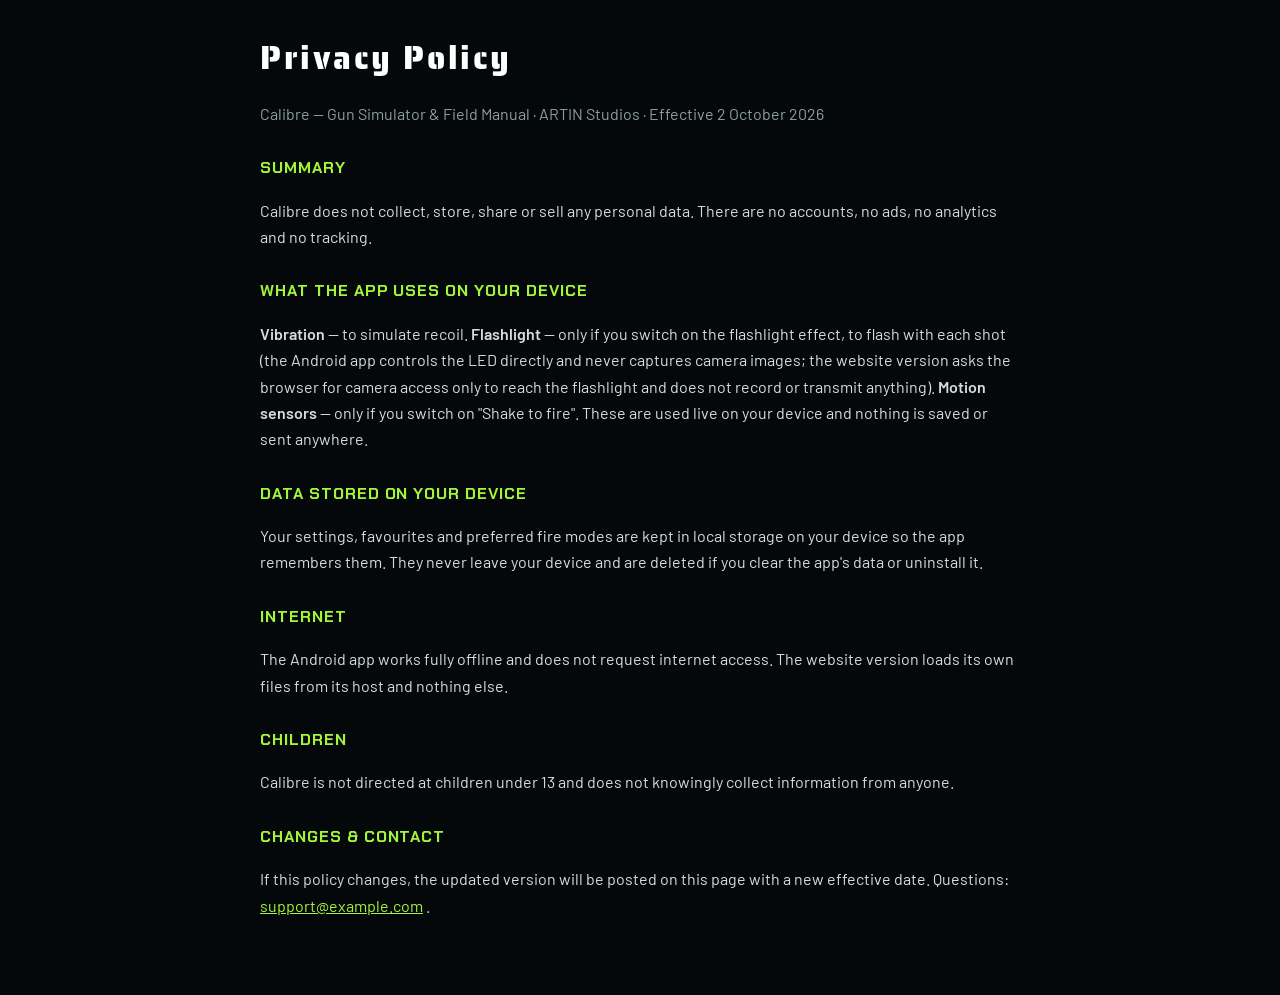
==== privacy.html @ 06602bba "Add Android app for Google Play - Native Java/WebView app (com.artinstudios.calibre) bundling the ga" ====
<!doctype html>
<html lang="en">
<head>
  <meta charset="utf-8" />
  <meta name="viewport" content="width=device-width, initial-scale=1" />
  <title>Privacy Policy — Calibre by ARTIN Studios</title>
  <link rel="stylesheet" href="css/fonts.css" />
  <style>
    body { margin: 0; background: #05080a; color: #d5dfd8; font: 16px/1.65 'Barlow', system-ui, sans-serif; }
    main { max-width: 760px; margin: 0 auto; padding: 32px 20px 60px; }
    h1 { font-family: 'Saira Stencil One', Impact, sans-serif; font-weight: 400; letter-spacing: .08em; color: #fff; margin: 0 0 4px; }
    h2 { font-family: 'Chakra Petch', sans-serif; color: #a3f53a; letter-spacing: .06em; text-transform: uppercase; font-size: 16px; margin: 28px 0 6px; }
    .muted { color: #8ea096; } a { color: #a3f53a; }
  </style>
</head>
<body>
<main>
  <h1>Privacy Policy</h1>
  <p class="muted">Calibre — Gun Simulator &amp; Field Manual · ARTIN Studios · Effective 2 October 2026</p>

  <h2>Summary</h2>
  <p>Calibre does not collect, store, share or sell any personal data. There are no accounts, no ads, no analytics and no tracking.</p>

  <h2>What the app uses on your device</h2>
  <p><b>Vibration</b> — to simulate recoil. <b>Flashlight</b> — only if you switch on the flashlight effect, to flash with each shot (the Android app controls the LED directly and never captures camera images; the website version asks the browser for camera access only to reach the flashlight and does not record or transmit anything). <b>Motion sensors</b> — only if you switch on "Shake to fire". These are used live on your device and nothing is saved or sent anywhere.</p>

  <h2>Data stored on your device</h2>
  <p>Your settings, favourites and preferred fire modes are kept in local storage on your device so the app remembers them. They never leave your device and are deleted if you clear the app's data or uninstall it.</p>

  <h2>Internet</h2>
  <p>The Android app works fully offline and does not request internet access. The website version loads its own files from its host and nothing else.</p>

  <h2>Children</h2>
  <p>Calibre is not directed at children under 13 and does not knowingly collect information from anyone.</p>

  <h2>Changes &amp; contact</h2>
  <p>If this policy changes, the updated version will be posted on this page with a new effective date. Questions: <a href="mailto:support@example.com">support@example.com</a> <!-- TODO: replace with your public support email -->.</p>
</main>
</body>
</html>
---- css/fonts.css ----
/* Self-hosted Google Fonts (OFL) — latin subset, works offline */
@font-face {
  font-family: 'Barlow';
  font-style: normal;
  font-weight: 400;
  font-display: swap;
  src: url(../fonts/Barlow-400.woff2) format('woff2');
  unicode-range: U+0000-00FF, U+0131, U+0152-0153, U+02BB-02BC, U+02C6, U+02DA, U+02DC, U+0304, U+0308, U+0329, U+2000-206F, U+20AC, U+2122, U+2191, U+2193, U+2212, U+2215, U+FEFF, U+FFFD;
}
@font-face {
  font-family: 'Barlow';
  font-style: normal;
  font-weight: 500;
  font-display: swap;
  src: url(../fonts/Barlow-500.woff2) format('woff2');
  unicode-range: U+0000-00FF, U+0131, U+0152-0153, U+02BB-02BC, U+02C6, U+02DA, U+02DC, U+0304, U+0308, U+0329, U+2000-206F, U+20AC, U+2122, U+2191, U+2193, U+2212, U+2215, U+FEFF, U+FFFD;
}
@font-face {
  font-family: 'Barlow';
  font-style: normal;
  font-weight: 600;
  font-display: swap;
  src: url(../fonts/Barlow-600.woff2) format('woff2');
  unicode-range: U+0000-00FF, U+0131, U+0152-0153, U+02BB-02BC, U+02C6, U+02DA, U+02DC, U+0304, U+0308, U+0329, U+2000-206F, U+20AC, U+2122, U+2191, U+2193, U+2212, U+2215, U+FEFF, U+FFFD;
}
@font-face {
  font-family: 'Chakra Petch';
  font-style: normal;
  font-weight: 500;
  font-display: swap;
  src: url(../fonts/ChakraPetch-500.woff2) format('woff2');
  unicode-range: U+0000-00FF, U+0131, U+0152-0153, U+02BB-02BC, U+02C6, U+02DA, U+02DC, U+0304, U+0308, U+0329, U+2000-206F, U+20AC, U+2122, U+2191, U+2193, U+2212, U+2215, U+FEFF, U+FFFD;
}
@font-face {
  font-family: 'Chakra Petch';
  font-style: normal;
  font-weight: 600;
  font-display: swap;
  src: url(../fonts/ChakraPetch-600.woff2) format('woff2');
  unicode-range: U+0000-00FF, U+0131, U+0152-0153, U+02BB-02BC, U+02C6, U+02DA, U+02DC, U+0304, U+0308, U+0329, U+2000-206F, U+20AC, U+2122, U+2191, U+2193, U+2212, U+2215, U+FEFF, U+FFFD;
}
@font-face {
  font-family: 'Chakra Petch';
  font-style: normal;
  font-weight: 700;
  font-display: swap;
  src: url(../fonts/ChakraPetch-700.woff2) format('woff2');
  unicode-range: U+0000-00FF, U+0131, U+0152-0153, U+02BB-02BC, U+02C6, U+02DA, U+02DC, U+0304, U+0308, U+0329, U+2000-206F, U+20AC, U+2122, U+2191, U+2193, U+2212, U+2215, U+FEFF, U+FFFD;
}
@font-face {
  font-family: 'Saira Stencil One';
  font-style: normal;
  font-weight: 400;
  font-display: swap;
  src: url(../fonts/SairaStencilOne-400.woff2) format('woff2');
  unicode-range: U+0000-00FF, U+0131, U+0152-0153, U+02BB-02BC, U+02C6, U+02DA, U+02DC, U+0304, U+0308, U+0329, U+2000-206F, U+20AC, U+2122, U+2191, U+2193, U+2212, U+2215, U+FEFF, U+FFFD;
}
@font-face {
  font-family: 'Share Tech Mono';
  font-style: normal;
  font-weight: 400;
  font-display: swap;
  src: url(../fonts/ShareTechMono-400.woff2) format('woff2');
  unicode-range: U+0000-00FF, U+0131, U+0152-0153, U+02BB-02BC, U+02C6, U+02DA, U+02DC, U+0304, U+0308, U+0329, U+2000-206F, U+20AC, U+2122, U+2191, U+2193, U+2212, U+2215, U+FEFF, U+FFFD;
}
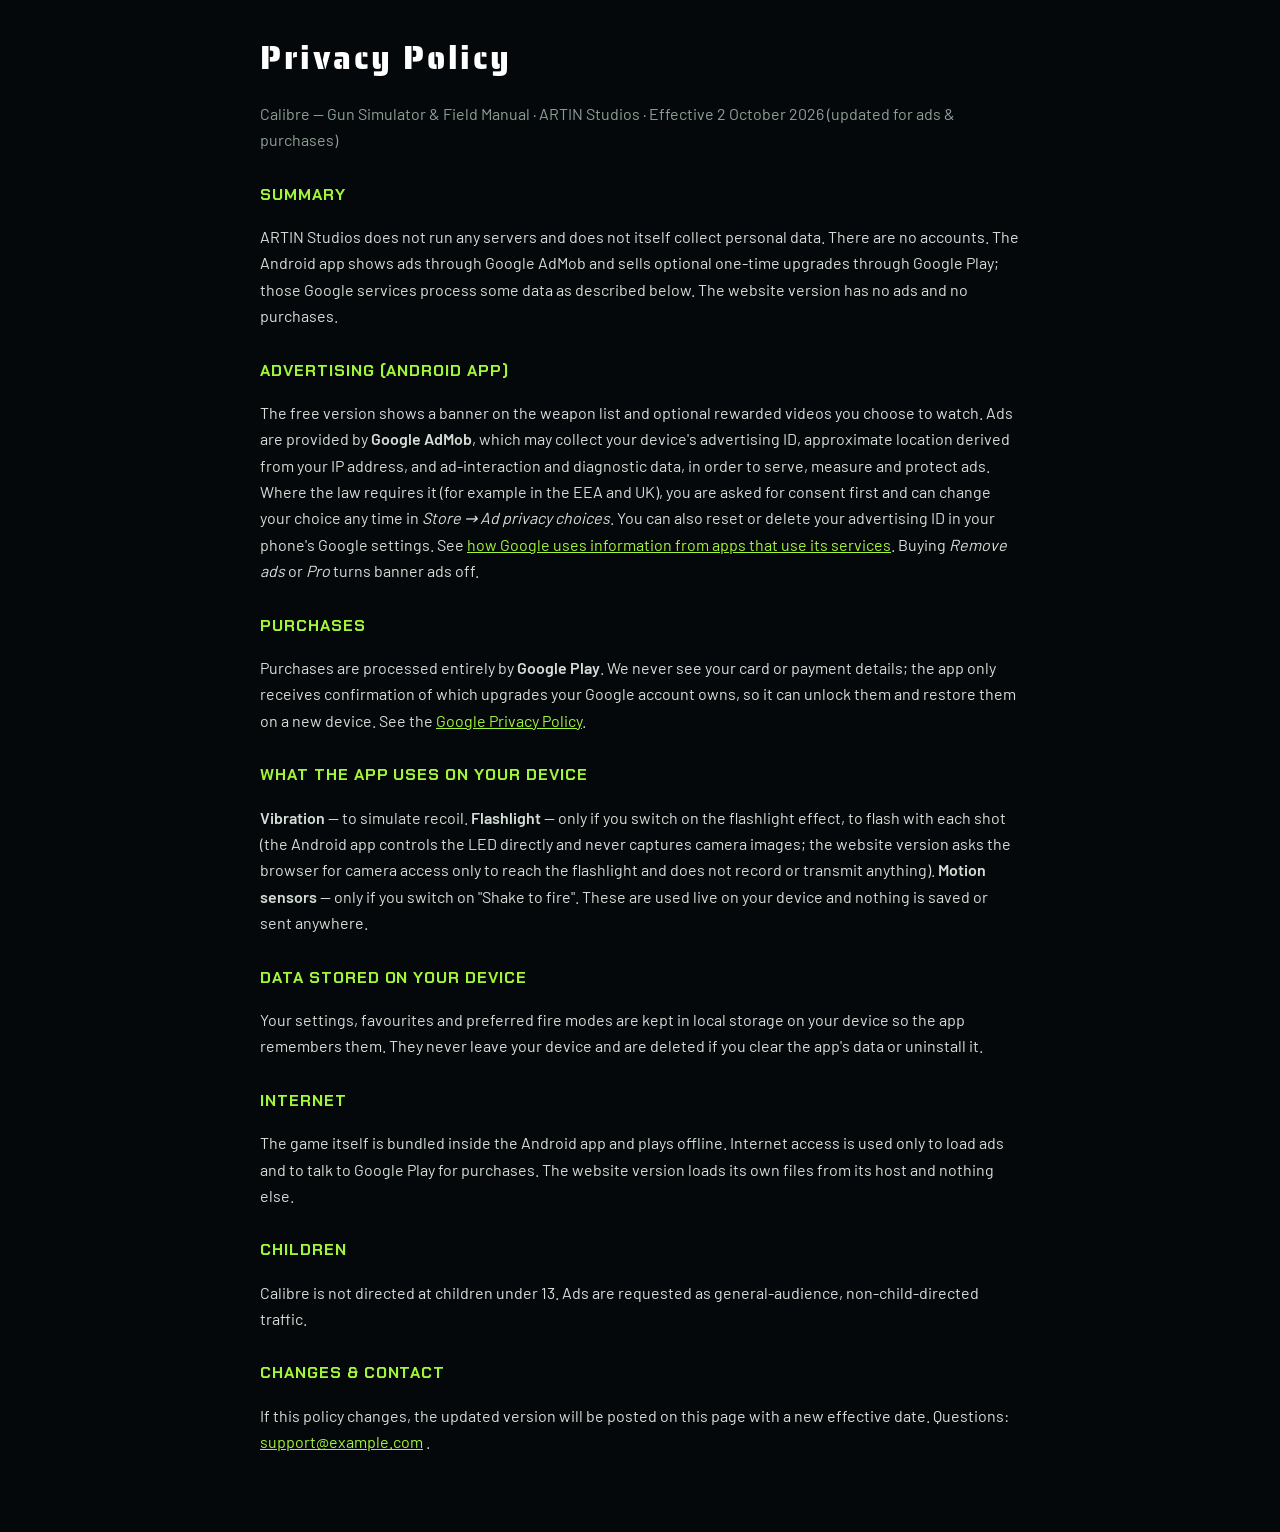
==== commit c4dea63f: "Add monetization: rewarded unlocks, banner ads and one-time purchases - Monetization.java: Google UM" ====
--- a/privacy.html
+++ b/privacy.html
@@ -16,10 +16,16 @@
 <body>
 <main>
   <h1>Privacy Policy</h1>
-  <p class="muted">Calibre — Gun Simulator &amp; Field Manual · ARTIN Studios · Effective 2 October 2026</p>
+  <p class="muted">Calibre — Gun Simulator &amp; Field Manual · ARTIN Studios · Effective 2 October 2026 (updated for ads &amp; purchases)</p>
 
   <h2>Summary</h2>
-  <p>Calibre does not collect, store, share or sell any personal data. There are no accounts, no ads, no analytics and no tracking.</p>
+  <p>ARTIN Studios does not run any servers and does not itself collect personal data. There are no accounts. The Android app shows ads through Google AdMob and sells optional one-time upgrades through Google Play; those Google services process some data as described below. The website version has no ads and no purchases.</p>
+
+  <h2>Advertising (Android app)</h2>
+  <p>The free version shows a banner on the weapon list and optional rewarded videos you choose to watch. Ads are provided by <b>Google AdMob</b>, which may collect your device's advertising ID, approximate location derived from your IP address, and ad-interaction and diagnostic data, in order to serve, measure and protect ads. Where the law requires it (for example in the EEA and UK), you are asked for consent first and can change your choice any time in <i>Store → Ad privacy choices</i>. You can also reset or delete your advertising ID in your phone's Google settings. See <a href="https://policies.google.com/technologies/partner-sites">how Google uses information from apps that use its services</a>. Buying <i>Remove ads</i> or <i>Pro</i> turns banner ads off.</p>
+
+  <h2>Purchases</h2>
+  <p>Purchases are processed entirely by <b>Google Play</b>. We never see your card or payment details; the app only receives confirmation of which upgrades your Google account owns, so it can unlock them and restore them on a new device. See the <a href="https://policies.google.com/privacy">Google Privacy Policy</a>.</p>
 
   <h2>What the app uses on your device</h2>
   <p><b>Vibration</b> — to simulate recoil. <b>Flashlight</b> — only if you switch on the flashlight effect, to flash with each shot (the Android app controls the LED directly and never captures camera images; the website version asks the browser for camera access only to reach the flashlight and does not record or transmit anything). <b>Motion sensors</b> — only if you switch on "Shake to fire". These are used live on your device and nothing is saved or sent anywhere.</p>
@@ -28,10 +34,10 @@
   <p>Your settings, favourites and preferred fire modes are kept in local storage on your device so the app remembers them. They never leave your device and are deleted if you clear the app's data or uninstall it.</p>
 
   <h2>Internet</h2>
-  <p>The Android app works fully offline and does not request internet access. The website version loads its own files from its host and nothing else.</p>
+  <p>The game itself is bundled inside the Android app and plays offline. Internet access is used only to load ads and to talk to Google Play for purchases. The website version loads its own files from its host and nothing else.</p>
 
   <h2>Children</h2>
-  <p>Calibre is not directed at children under 13 and does not knowingly collect information from anyone.</p>
+  <p>Calibre is not directed at children under 13. Ads are requested as general-audience, non-child-directed traffic.</p>
 
   <h2>Changes &amp; contact</h2>
   <p>If this policy changes, the updated version will be posted on this page with a new effective date. Questions: <a href="mailto:support@example.com">support@example.com</a> <!-- TODO: replace with your public support email -->.</p>
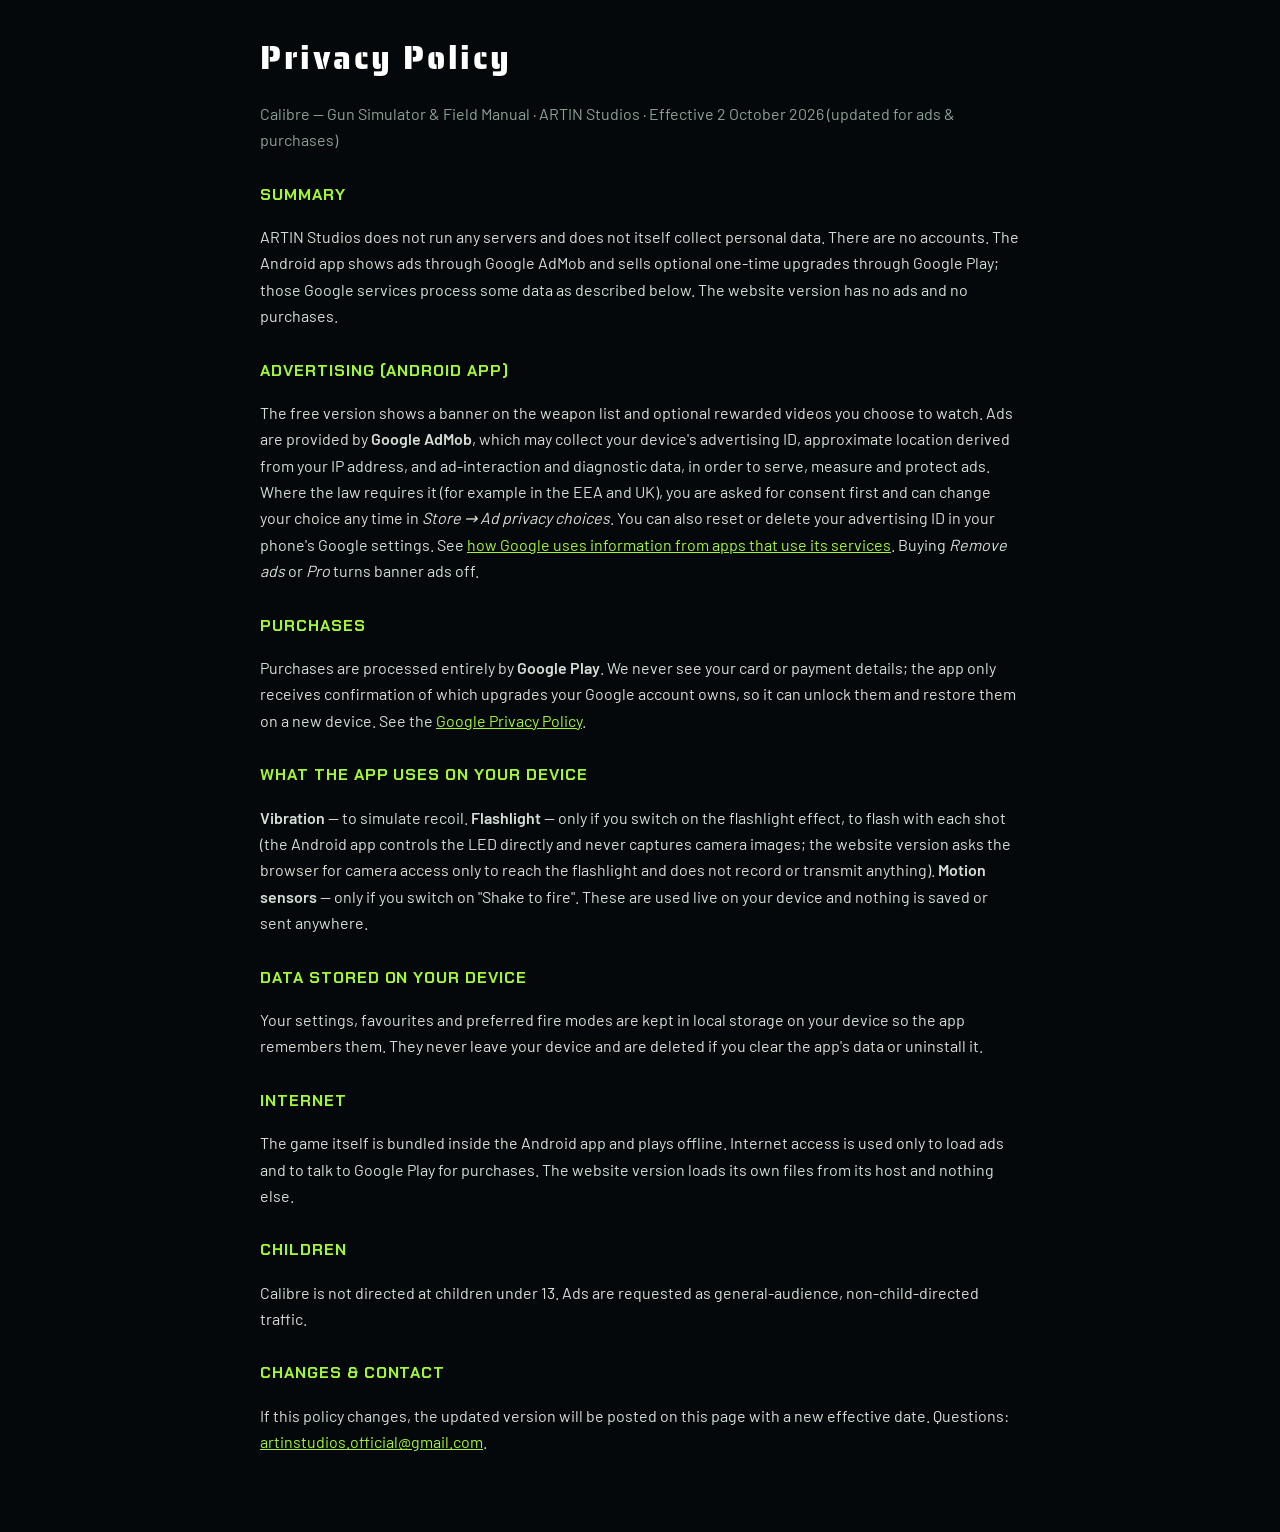
==== commit 3816fd19: "Use studio contact email in privacy policy and store listing Co-Authored-By: Claude Opus 5.5 <norepl" ====
--- a/privacy.html
+++ b/privacy.html
@@ -40,7 +40,7 @@
   <p>Calibre is not directed at children under 13. Ads are requested as general-audience, non-child-directed traffic.</p>
 
   <h2>Changes &amp; contact</h2>
-  <p>If this policy changes, the updated version will be posted on this page with a new effective date. Questions: <a href="mailto:support@example.com">support@example.com</a> <!-- TODO: replace with your public support email -->.</p>
+  <p>If this policy changes, the updated version will be posted on this page with a new effective date. Questions: <a href="mailto:artinstudios.official@gmail.com">artinstudios.official@gmail.com</a>.</p>
 </main>
 </body>
 </html>
